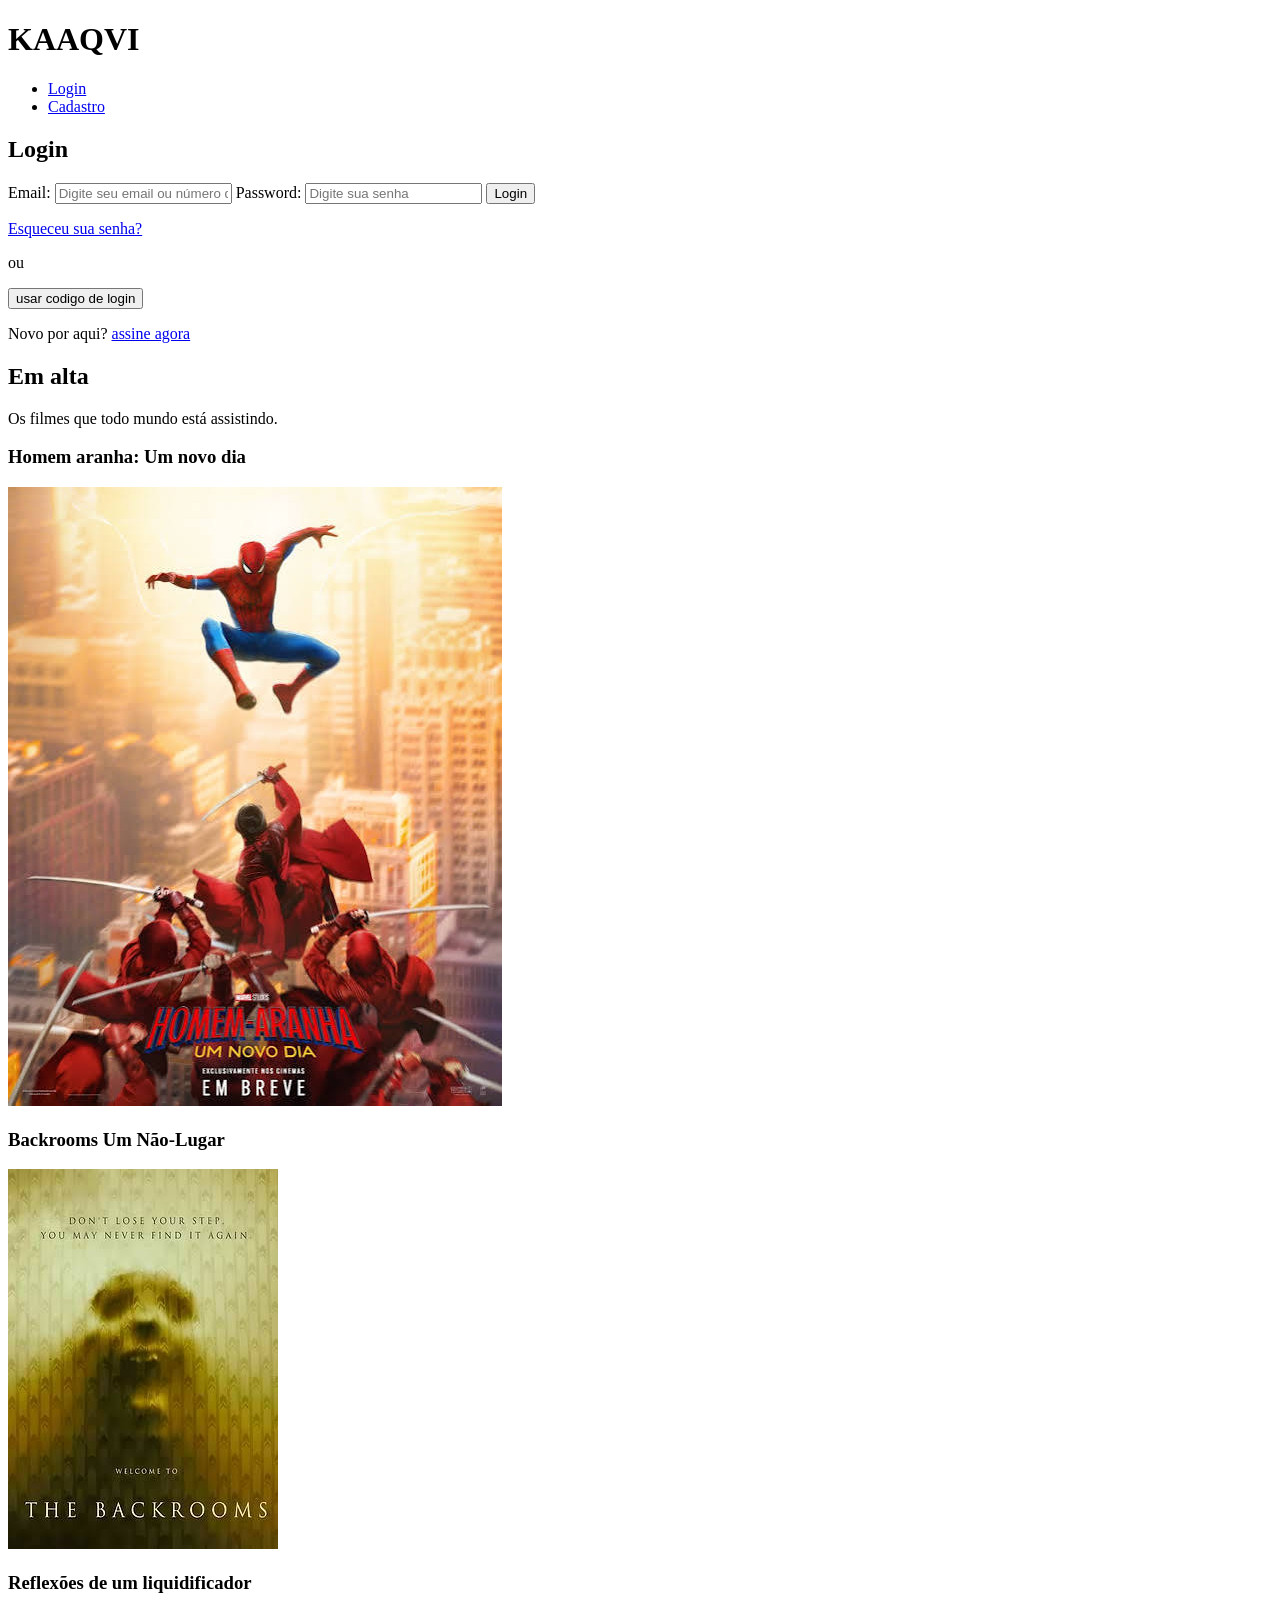
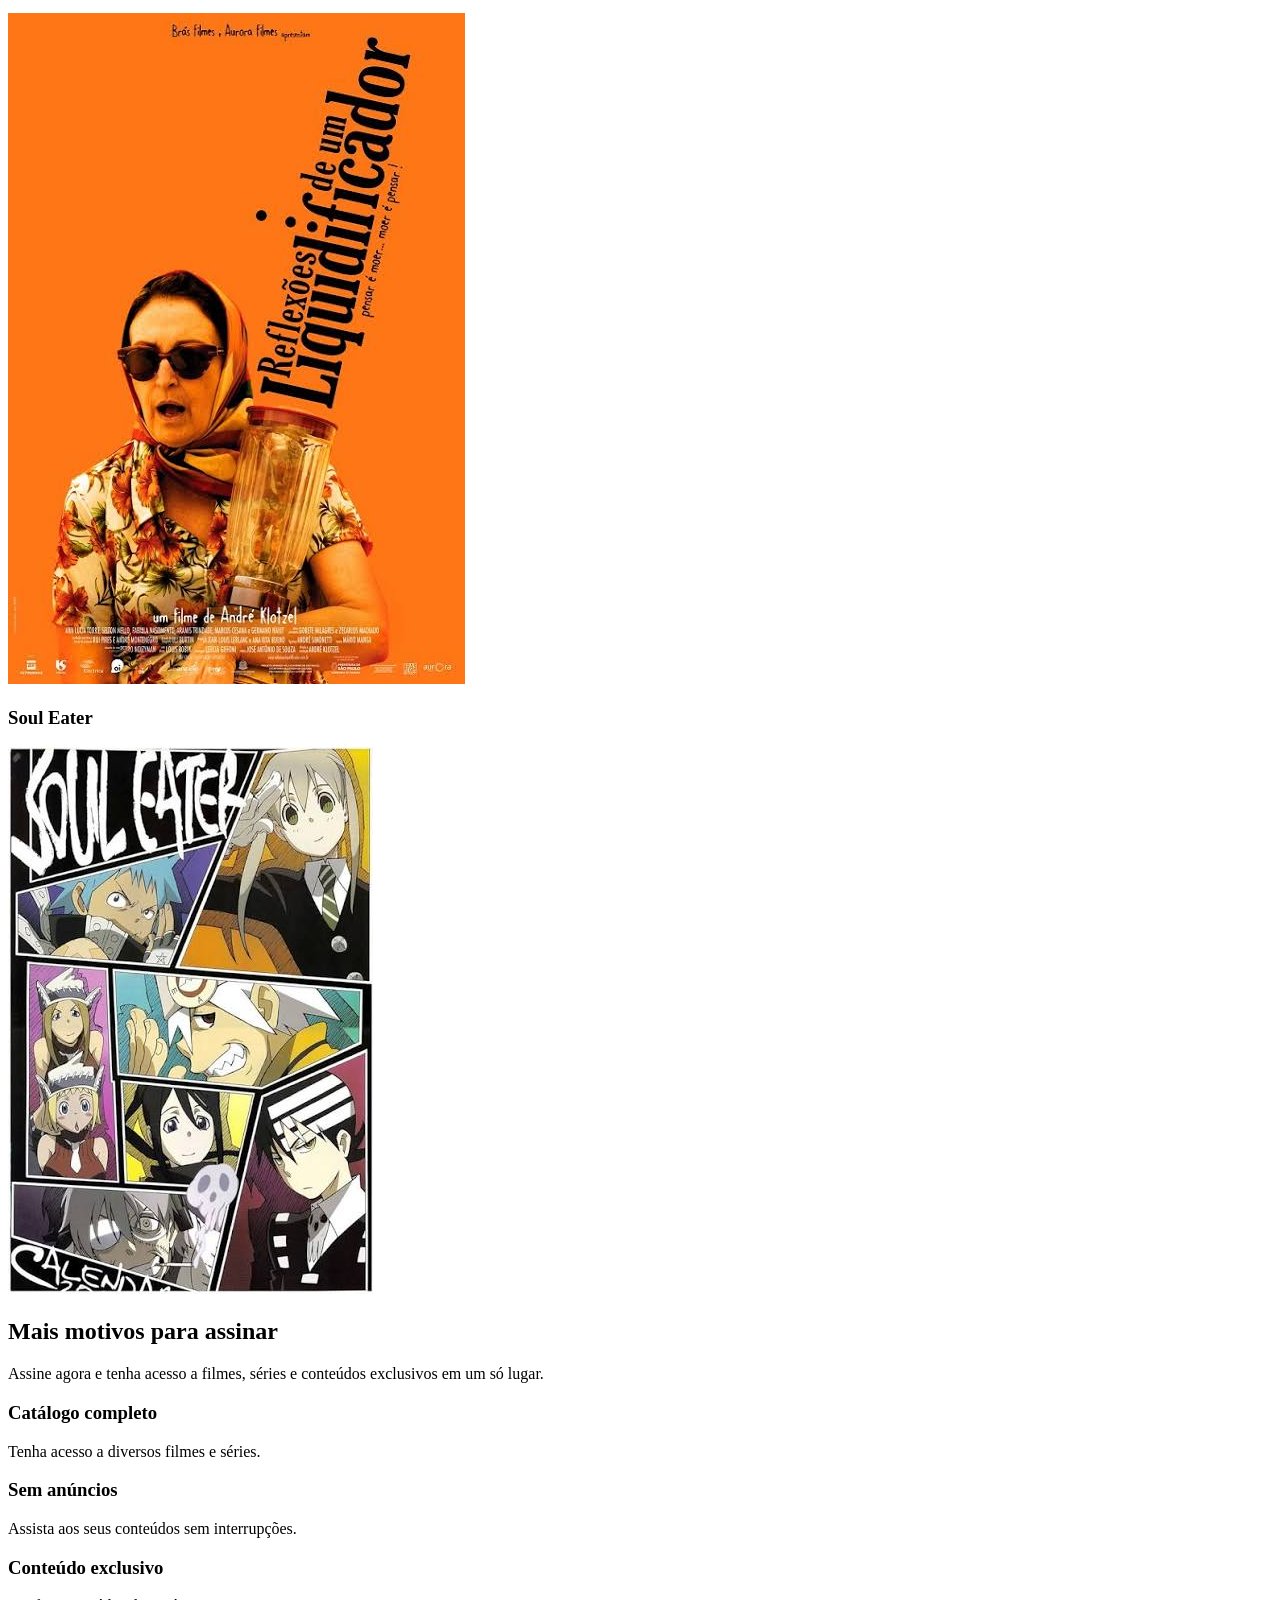
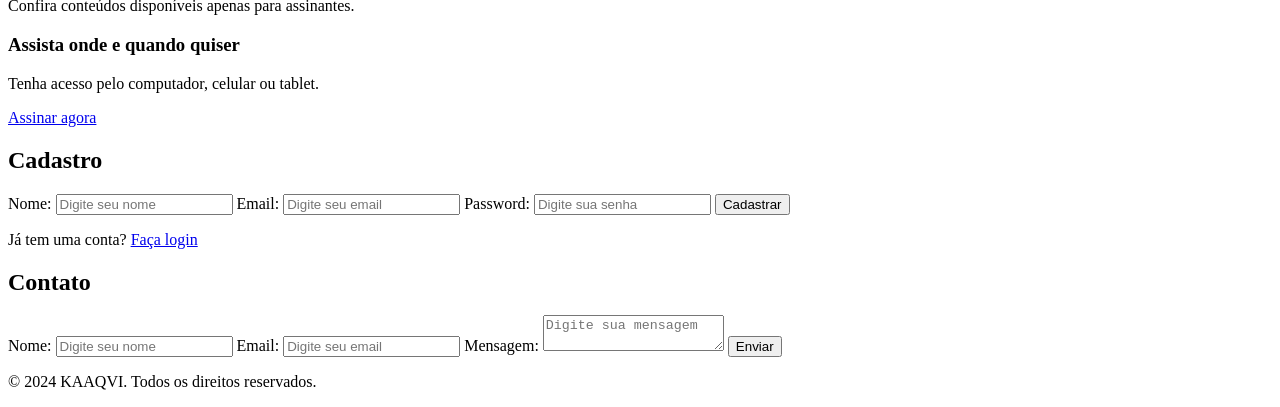
==== parte-inicial/index.html @ b6fd4dba "feat: faz tela de login do site" ====
<!DOCTYPE html>
<html lang="pt-br">

<head>
    <meta charset="UTF-8">
    <meta name="viewport" content="width=device-width, initial-scale=1.0">
    <title>Login</title>
</head>

<body>

    <header>
        <h1>KAAQVI</h1>
    </header>

    <main>

        <nav>
            <ul>
                <li><a href="#login">Login</a></li>
                <li><a href="#cadastro">Cadastro</a></li>
            </ul>
        </nav>

        <div class="login" id="login">
            <h2>Login</h2>

            <form>
                <label for="email-login">Email:</label>
                <input 
                    type="email" 
                    id="email-login" 
                    name="email-login" 
                    placeholder="Digite seu email ou número de telefone" 
                    required
                >

                <label for="senha-login">Password:</label>
                <input 
                    type="password" 
                    id="senha-login" 
                    name="senha-login" 
                    placeholder="Digite sua senha" 
                    required
                >

                <button type="submit">Login</button>
                <p><a href="#">Esqueceu sua senha?</a></p>
                <p>ou</p>
                <button type="button">usar codigo de login</button>
            </form>

            <p>Novo por aqui? <a href="#cadastro">assine agora</a></p>
        </div>
<section class="em-alta">
    <h2>Em alta</h2>
    <p>Os filmes que todo mundo está assistindo.</p>

    <div class="filmes">

        <div class="filme">
            <h3>Homem aranha: Um novo dia</h3>
            <img src="img/filme1.jpg" alt="Pôster do filme">
           
        </div>

        <div class="filme">
            <h3>Backrooms Um Não-Lugar</h3>
            <img src="img/filme2.jpg" alt="Pôster do filme">
            
        </div>

        <div class="filme">
            <h3>Reflexões de um liquidificador</h3>
            <img src="img/filme3.jpg" alt="Pôster do filme">
         
        </div>

        <div class="filme">
            <h3>Soul Eater</h3>
            <img src="img/filme4.jpg" alt="Pôster do filme">
    
        </div>

    </div>
</section>


<section class="assine">
    <h2>Mais motivos para assinar</h2>

    <p>
        Assine agora e tenha acesso a filmes, séries e conteúdos
        exclusivos em um só lugar.
    </p>

    <div class="motivos">
        <div>
            <h3>Catálogo completo</h3>
            <p>Tenha acesso a diversos filmes e séries.</p>
        </div>

        <div>
            <h3>Sem anúncios</h3>
            <p>Assista aos seus conteúdos sem interrupções.</p>
        </div>

        <div>
            <h3>Conteúdo exclusivo</h3>
            <p>Confira conteúdos disponíveis apenas para assinantes.</p>
        </div>

        <div>
            <h3>Assista onde e quando    quiser</h3>
            <p>Tenha acesso pelo computador, celular ou tablet.</p>
        </div>
    </div>

    <a href="cadastro.html" class="botao-assinar">Assinar agora</a>
</section>

        <div class="cadastro" id="cadastro">
            <h2>Cadastro</h2>

            <form>
                <label for="nome-cadastro">Nome:</label>
                <input 
                    type="text" 
                    id="nome-cadastro" 
                    name="nome-cadastro" 
                    placeholder="Digite seu nome" 
                    required
                >

                <label for="email-cadastro">Email:</label>
                <input 
                    type="email" 
                    id="email-cadastro" 
                    name="email-cadastro" 
                    placeholder="Digite seu email" 
                    required
                >

                <label for="senha-cadastro">Password:</label>
                <input 
                    type="password" 
                    id="senha-cadastro" 
                    name="senha-cadastro" 
                    placeholder="Digite sua senha" 
                    required
                >

                <button type="submit">Cadastrar</button>
            </form>

            <p>Já tem uma conta? <a href="#login">Faça login</a></p>
        </div>
        <div class="contato" id="contato">
            <h2>Contato</h2>

            <form>
                <label for="nome-contato">Nome:</label>
                <input 
                    type="text" 
                    id="nome-contato" 
                    name="nome-contato" 
                    placeholder="Digite seu nome" 
                    required
                >

                <label for="email-contato">Email:</label>
                <input 
                    type="email" 
                    id="email-contato" 
                    name="email-contato" 
                    placeholder="Digite seu email" 
                    required
                >

                <label for="mensagem-contato">Mensagem:</label>
                <textarea 
                    id="mensagem-contato" 
                    name="mensagem-contato" 
                    placeholder="Digite sua mensagem" 
                    required
                ></textarea>

                <button type="submit">Enviar</button>
            </form>
        <footer>
            <p>&copy; 2024 KAAQVI. Todos os direitos reservados.</p>
        </footer>
    </main>
    

</body>

</html>
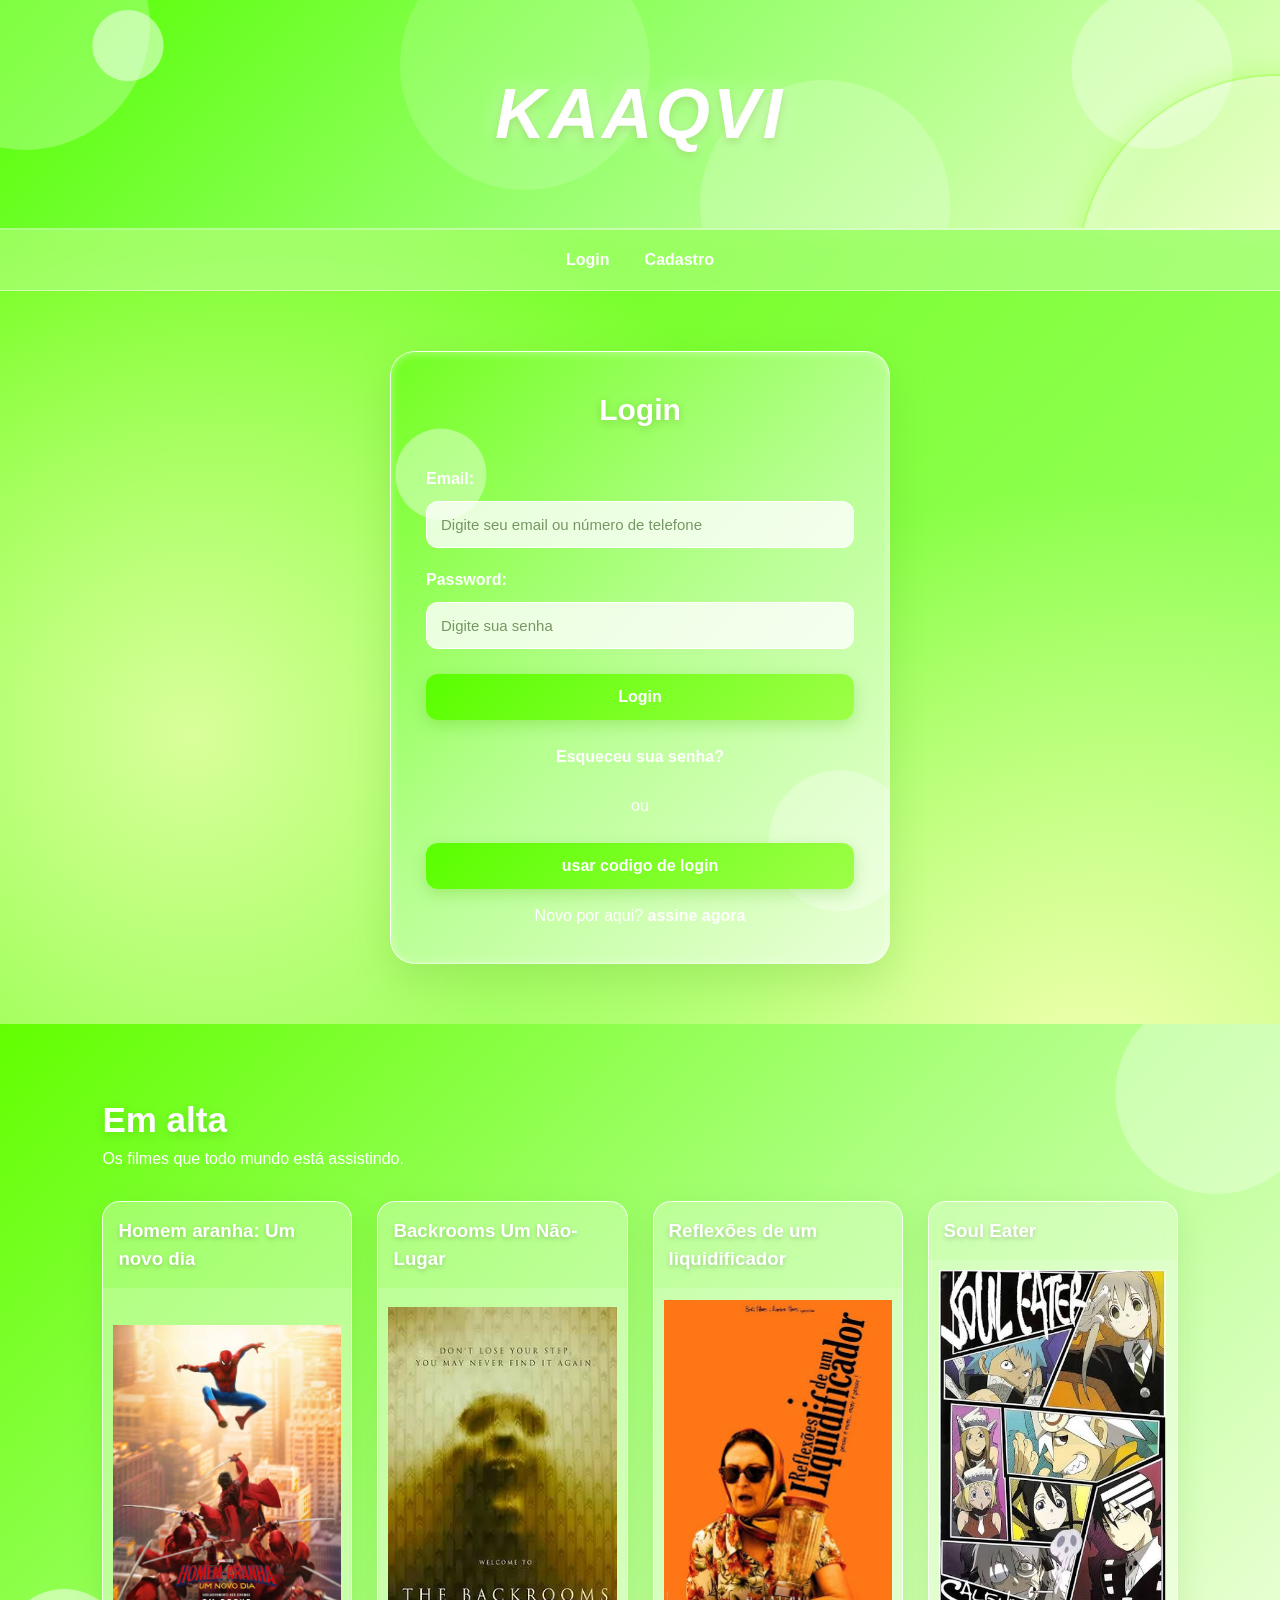
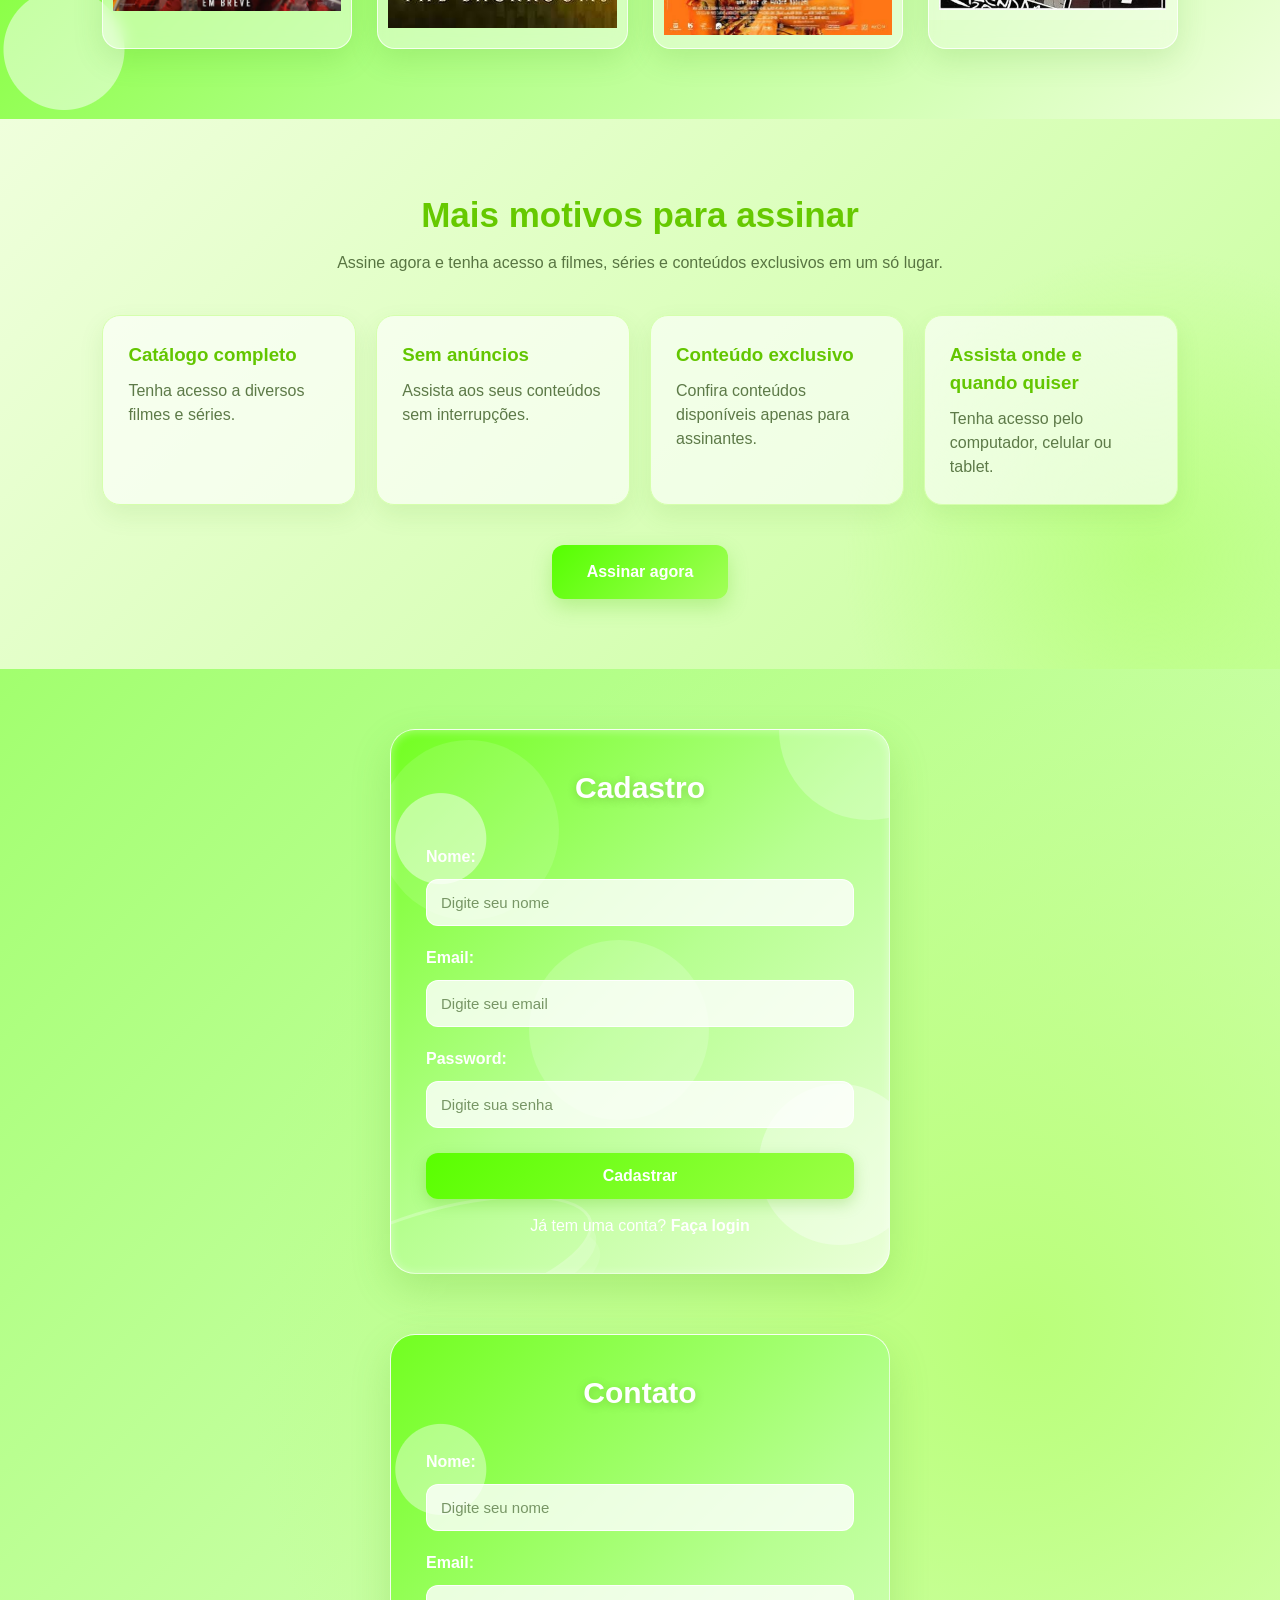
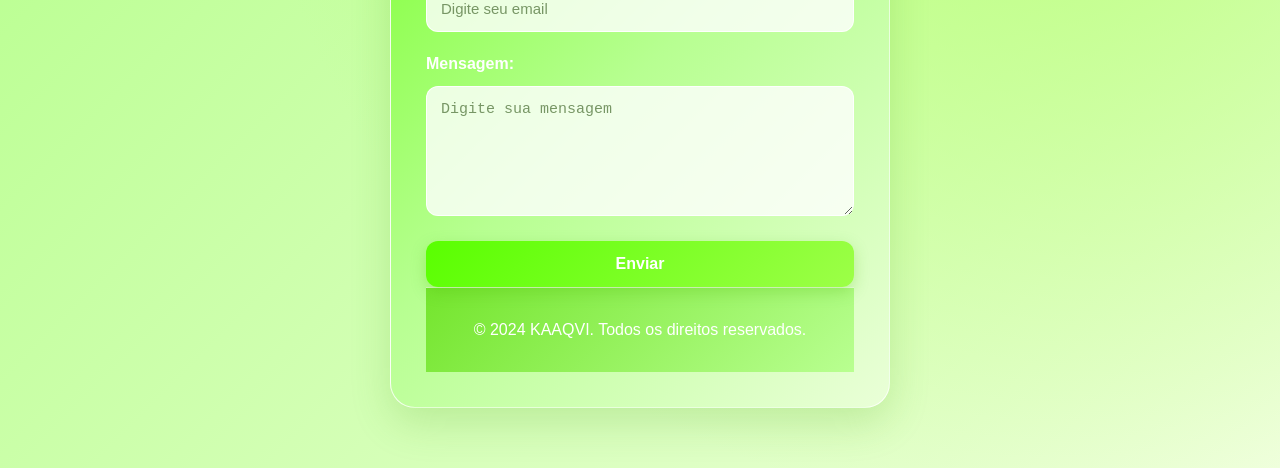
==== commit 2a6af4f5: "adiciona css ao site" ====
--- a/parte-inicial/index.html
+++ b/parte-inicial/index.html
@@ -5,6 +5,7 @@
     <meta charset="UTF-8">
     <meta name="viewport" content="width=device-width, initial-scale=1.0">
     <title>Login</title>
+    <link rel="stylesheet" href="style.css">
 </head>
 
 <body>
--- a/parte-inicial/style.css
+++ b/parte-inicial/style.css
@@ -0,0 +1,809 @@
+/* =========================
+   RESET
+========================= */
+
+* {
+    margin: 0;
+    padding: 0;
+    box-sizing: border-box;
+}
+
+html {
+    scroll-behavior: smooth;
+}
+
+body {
+    font-family: Arial, Helvetica, sans-serif;
+    color: white;
+    line-height: 1.5;
+
+    background:
+        radial-gradient(circle at 15% 20%, #d9ff9b 0%, transparent 20%),
+        radial-gradient(circle at 85% 30%, #f4ffb0 0%, transparent 22%),
+        radial-gradient(circle at 80% 80%, #baff7a 0%, transparent 25%),
+        linear-gradient(135deg, #5cff00, #a8ff78 50%, #efffdc);
+}
+
+
+/* =========================
+   HEADER
+========================= */
+
+header {
+    position: relative;
+    overflow: hidden;
+
+    min-height: 230px;
+
+    display: flex;
+    justify-content: center;
+    align-items: center;
+
+    text-align: center;
+
+    background:
+        radial-gradient(
+            circle at 10% 20%,
+            rgba(255, 255, 255, .5) 0 35px,
+            transparent 36px
+        ),
+        radial-gradient(
+            circle at 90% 30%,
+            rgba(255, 255, 255, .3) 0 80px,
+            transparent 81px
+        ),
+        linear-gradient(
+            135deg,
+            #54ff00,
+            #9aff70,
+            #eaffc7
+        );
+
+    border-bottom: 2px solid rgba(255,255,255,.5);
+}
+
+header::before {
+    content: "";
+
+    position: absolute;
+
+    width: 250px;
+    height: 250px;
+
+    border-radius: 50%;
+
+    left: -100px;
+    top: -100px;
+
+    background: rgba(255,255,255,.25);
+
+    box-shadow:
+        500px 40px 0 rgba(255,255,255,.15),
+        800px 180px 0 rgba(255,255,255,.2);
+}
+
+header::after {
+    content: "";
+
+    position: absolute;
+
+    width: 400px;
+    height: 400px;
+
+    border-radius: 50%;
+
+    right: -200px;
+    bottom: -250px;
+
+    border: 2px solid rgba(120,255,0,.35);
+
+    box-shadow:
+        0 0 30px rgba(120,255,0,.3),
+        inset 0 0 30px rgba(255,255,255,.3);
+}
+
+header h1 {
+    position: relative;
+    z-index: 2;
+
+    font-size: 70px;
+    font-style: italic;
+    font-weight: bold;
+
+    color: white;
+
+    text-shadow:
+        0 4px 10px rgba(80,150,0,.25),
+        0 0 20px rgba(255,255,255,.5);
+
+    letter-spacing: 3px;
+}
+
+
+/* =========================
+   NAVBAR
+========================= */
+
+nav {
+    padding: 18px 8%;
+
+    background: rgba(255,255,255,.25);
+
+    backdrop-filter: blur(10px);
+
+    border-bottom: 1px solid rgba(255,255,255,.5);
+}
+
+nav ul {
+    display: flex;
+    justify-content: center;
+    gap: 35px;
+
+    list-style: none;
+}
+
+nav a {
+    color: white;
+    text-decoration: none;
+
+    font-weight: bold;
+
+    transition: .3s;
+}
+
+nav a:hover {
+    color: #dfff00;
+
+    text-shadow:
+        0 0 10px rgba(255,255,255,.8);
+}
+
+
+/* =========================
+   LOGIN
+========================= */
+
+.login {
+    position: relative;
+    overflow: hidden;
+
+    width: 90%;
+    max-width: 500px;
+
+    margin: 60px auto;
+
+    padding: 35px;
+
+    background:
+        radial-gradient(
+            circle at 10% 20%,
+            rgba(255,255,255,.4) 0 45px,
+            transparent 46px
+        ),
+        radial-gradient(
+            circle at 90% 80%,
+            rgba(255,255,255,.3) 0 70px,
+            transparent 71px
+        ),
+        linear-gradient(
+            135deg,
+            #72ff20,
+            #b7ff91,
+            #eaffd8
+        );
+
+    backdrop-filter: blur(15px);
+
+    border: 1px solid rgba(255,255,255,.8);
+
+    border-radius: 25px;
+
+    box-shadow:
+        0 15px 40px rgba(70,160,20,.2),
+        inset 0 1px 10px rgba(255,255,255,.4);
+}
+
+
+/* =========================
+   CADASTRO
+========================= */
+
+.cadastro {
+    position: relative;
+    overflow: hidden;
+
+    width: 90%;
+    max-width: 500px;
+
+    margin: 60px auto;
+
+    padding: 35px;
+
+    background:
+        radial-gradient(
+            circle at 10% 20%,
+            rgba(255,255,255,.45) 0 45px,
+            transparent 46px
+        ),
+        radial-gradient(
+            circle at 90% 80%,
+            rgba(255,255,255,.35) 0 80px,
+            transparent 81px
+        ),
+        linear-gradient(
+            135deg,
+            #72ff20,
+            #b7ff91,
+            #eaffd8
+        );
+
+    border: 1px solid rgba(255,255,255,.8);
+
+    border-radius: 25px;
+
+    box-shadow:
+        0 15px 40px rgba(70,160,20,.2),
+        inset 0 1px 10px rgba(255,255,255,.4);
+}
+
+
+/* círculos do cadastro */
+
+.cadastro::before {
+    content: "";
+
+    position: absolute;
+
+    width: 180px;
+    height: 180px;
+
+    border-radius: 50%;
+
+    top: -90px;
+    right: -70px;
+
+    background: rgba(255,255,255,.25);
+
+    box-shadow:
+        -250px 300px 0 rgba(255,255,255,.18),
+        -400px 100px 0 rgba(255,255,255,.12);
+}
+
+.cadastro::after {
+    content: "";
+
+    position: absolute;
+
+    width: 300px;
+    height: 100px;
+
+    left: -100px;
+    bottom: -40px;
+
+    border-radius: 50%;
+
+    border: 3px solid rgba(255,255,255,.25);
+
+    transform: rotate(-15deg);
+
+    box-shadow:
+        0 15px 0 rgba(255,255,255,.15),
+        0 30px 0 rgba(255,255,255,.1);
+}
+
+
+/* =========================
+   CONTATO
+========================= */
+
+.contato {
+    position: relative;
+    overflow: hidden;
+
+    width: 90%;
+    max-width: 500px;
+
+    margin: 60px auto;
+
+    padding: 35px;
+
+    background:
+        radial-gradient(
+            circle at 10% 20%,
+            rgba(255,255,255,.4) 0 45px,
+            transparent 46px
+        ),
+        linear-gradient(
+            135deg,
+            #72ff20,
+            #b7ff91,
+            #eaffd8
+        );
+
+    border: 1px solid rgba(255,255,255,.8);
+
+    border-radius: 25px;
+
+    box-shadow:
+        0 15px 40px rgba(70,160,20,.2);
+}
+
+
+/* =========================
+   TÍTULOS DOS FORMULÁRIOS
+========================= */
+
+.login h2,
+.cadastro h2,
+.contato h2 {
+    position: relative;
+    z-index: 2;
+
+    text-align: center;
+
+    margin-bottom: 25px;
+
+    font-size: 30px;
+
+    color: white;
+
+    text-shadow:
+        0 2px 8px rgba(70,120,20,.3);
+}
+
+
+/* =========================
+   FORMULÁRIOS
+========================= */
+
+.login form,
+.cadastro form,
+.contato form {
+    position: relative;
+    z-index: 2;
+
+    display: flex;
+    flex-direction: column;
+
+    gap: 10px;
+}
+
+label {
+    color: white;
+
+    font-weight: bold;
+
+    margin-top: 10px;
+}
+
+input,
+textarea {
+    width: 100%;
+
+    padding: 14px;
+
+    background: rgba(255,255,255,.8);
+
+    color: #47752d;
+
+    border: 1px solid rgba(255,255,255,.9);
+
+    border-radius: 12px;
+
+    outline: none;
+
+    font-size: 15px;
+}
+
+input::placeholder,
+textarea::placeholder {
+    color: #779665;
+}
+
+input:focus,
+textarea:focus {
+    border-color: #6cff00;
+
+    box-shadow:
+        0 0 10px rgba(108,255,0,.5);
+}
+
+textarea {
+    min-height: 130px;
+
+    resize: vertical;
+}
+
+
+/* =========================
+   BOTÕES
+========================= */
+
+button {
+    margin-top: 15px;
+
+    padding: 14px;
+
+    border: none;
+
+    border-radius: 12px;
+
+    background:
+        linear-gradient(
+            135deg,
+            #59ff00,
+            #9dff48
+        );
+
+    color: white;
+
+    font-size: 16px;
+
+    font-weight: bold;
+
+    cursor: pointer;
+
+    box-shadow:
+        0 5px 15px rgba(70,180,0,.25);
+
+    transition: .3s;
+}
+
+button:hover {
+    transform: translateY(-3px) scale(1.02);
+
+    box-shadow:
+        0 8px 25px rgba(70,220,0,.4);
+}
+
+
+/* =========================
+   LINKS DOS FORMULÁRIOS
+========================= */
+
+.login p,
+.cadastro p {
+    position: relative;
+    z-index: 2;
+
+    text-align: center;
+
+    margin-top: 15px;
+}
+
+.login a,
+.cadastro a {
+    color: white;
+
+    font-weight: bold;
+
+    text-decoration: none;
+}
+
+.login a:hover,
+.cadastro a:hover {
+    color: #dfff00;
+}
+
+
+/* =========================
+   EM ALTA
+========================= */
+
+.em-alta {
+    position: relative;
+    overflow: hidden;
+
+    padding: 70px 8%;
+
+    background:
+        radial-gradient(
+            circle at 5% 90%,
+            rgba(255,255,255,.5) 0 60px,
+            transparent 61px
+        ),
+        radial-gradient(
+            circle at 95% 10%,
+            rgba(255,255,255,.3) 0 100px,
+            transparent 101px
+        ),
+        linear-gradient(
+            135deg,
+            #62ff00,
+            #aaff7c,
+            #efffdc
+        );
+}
+
+.em-alta > h2 {
+    color: white;
+
+    font-size: 35px;
+
+    text-shadow:
+        0 3px 10px rgba(50,130,0,.25);
+}
+
+.em-alta > p {
+    color: white;
+
+    margin-bottom: 30px;
+}
+
+
+/* =========================
+   FILMES
+========================= */
+
+.filmes {
+    display: flex;
+
+    gap: 25px;
+
+    flex-wrap: wrap;
+}
+
+.filme {
+    flex: 1;
+
+    min-width: 220px;
+
+    overflow: hidden;
+
+    background: rgba(255,255,255,.3);
+
+    backdrop-filter: blur(8px);
+
+    border-radius: 18px;
+
+    border: 1px solid rgba(255,255,255,.8);
+
+    box-shadow:
+        0 10px 30px rgba(60,150,20,.15);
+
+    transition: .3s;
+}
+
+.filme:hover {
+    transform: translateY(-10px) scale(1.02);
+
+    box-shadow:
+        0 15px 35px rgba(80,220,0,.3);
+}
+
+.filme h3 {
+    padding: 15px;
+
+    color: white;
+
+    text-shadow:
+        0 2px 5px rgba(0,0,0,.2);
+}
+
+
+/* PÔSTERES */
+
+.filme img {
+    display: block;
+
+    width: 100%;
+
+    height: 360px;
+
+    object-fit: contain;
+
+    padding: 10px;
+
+    background: rgba(255,255,255,.15);
+}
+
+
+/* =========================
+   ASSINE
+========================= */
+
+.assine {
+    padding: 70px 8%;
+
+    text-align: center;
+
+    background:
+        radial-gradient(
+            circle at 90% 80%,
+            #baff82,
+            transparent 25%
+        ),
+        linear-gradient(
+            135deg,
+            #efffdc,
+            #c8ff9d
+        );
+}
+
+.assine h2 {
+    color: #66c900;
+
+    font-size: 35px;
+
+    margin-bottom: 10px;
+}
+
+.assine > p {
+    max-width: 700px;
+
+    margin: 10px auto 40px;
+
+    color: #587542;
+}
+
+
+/* =========================
+   MOTIVOS
+========================= */
+
+.motivos {
+    display: flex;
+
+    gap: 20px;
+
+    flex-wrap: wrap;
+
+    margin-bottom: 40px;
+}
+
+.motivos > div {
+    flex: 1;
+
+    min-width: 220px;
+
+    padding: 25px;
+
+    background: rgba(255,255,255,.65);
+
+    border-radius: 18px;
+
+    border: 1px solid #d5ffad;
+
+    text-align: left;
+
+    box-shadow:
+        0 10px 25px rgba(70,150,20,.1);
+
+    transition: .3s;
+}
+
+.motivos > div:hover {
+    transform: translateY(-7px);
+
+    box-shadow:
+        0 15px 30px rgba(80,200,0,.2);
+}
+
+.motivos h3 {
+    margin-bottom: 10px;
+
+    color: #63c600;
+}
+
+.motivos p {
+    color: #5d7a48;
+}
+
+
+/* =========================
+   BOTÃO ASSINAR
+========================= */
+
+.botao-assinar {
+    display: inline-block;
+
+    padding: 15px 35px;
+
+    background:
+        linear-gradient(
+            135deg,
+            #55ff00,
+            #a2ff58
+        );
+
+    color: white;
+
+    text-decoration: none;
+
+    border-radius: 12px;
+
+    font-weight: bold;
+
+    box-shadow:
+        0 8px 20px rgba(70,200,0,.25);
+
+    transition: .3s;
+}
+
+.botao-assinar:hover {
+    transform: scale(1.06);
+
+    box-shadow:
+        0 10px 30px rgba(70,220,0,.4);
+}
+
+
+/* =========================
+   FOOTER
+========================= */
+
+footer {
+    padding: 30px 8%;
+
+    background:
+        linear-gradient(
+            135deg,
+            #74e52d,
+            #b9ff91
+        );
+
+    border-top: 1px solid rgba(255,255,255,.7);
+
+    text-align: center;
+}
+
+footer p {
+    color: white;
+}
+
+
+/* =========================
+   RESPONSIVIDADE
+========================= */
+
+@media (max-width: 700px) {
+
+    header {
+        min-height: 180px;
+    }
+
+    header h1 {
+        font-size: 48px;
+    }
+
+    nav ul {
+        flex-direction: column;
+
+        align-items: center;
+
+        gap: 15px;
+    }
+
+    .login,
+    .cadastro,
+    .contato {
+        padding: 25px;
+
+        margin: 40px auto;
+    }
+
+    .em-alta,
+    .assine {
+        padding: 50px 5%;
+    }
+
+    .filmes {
+        flex-direction: column;
+    }
+
+    .filme {
+        min-width: 100%;
+    }
+
+    .filme img {
+        height: 420px;
+    }
+
+    .motivos {
+        flex-direction: column;
+    }
+
+    .motivos > div {
+        min-width: 100%;
+    }
+}
